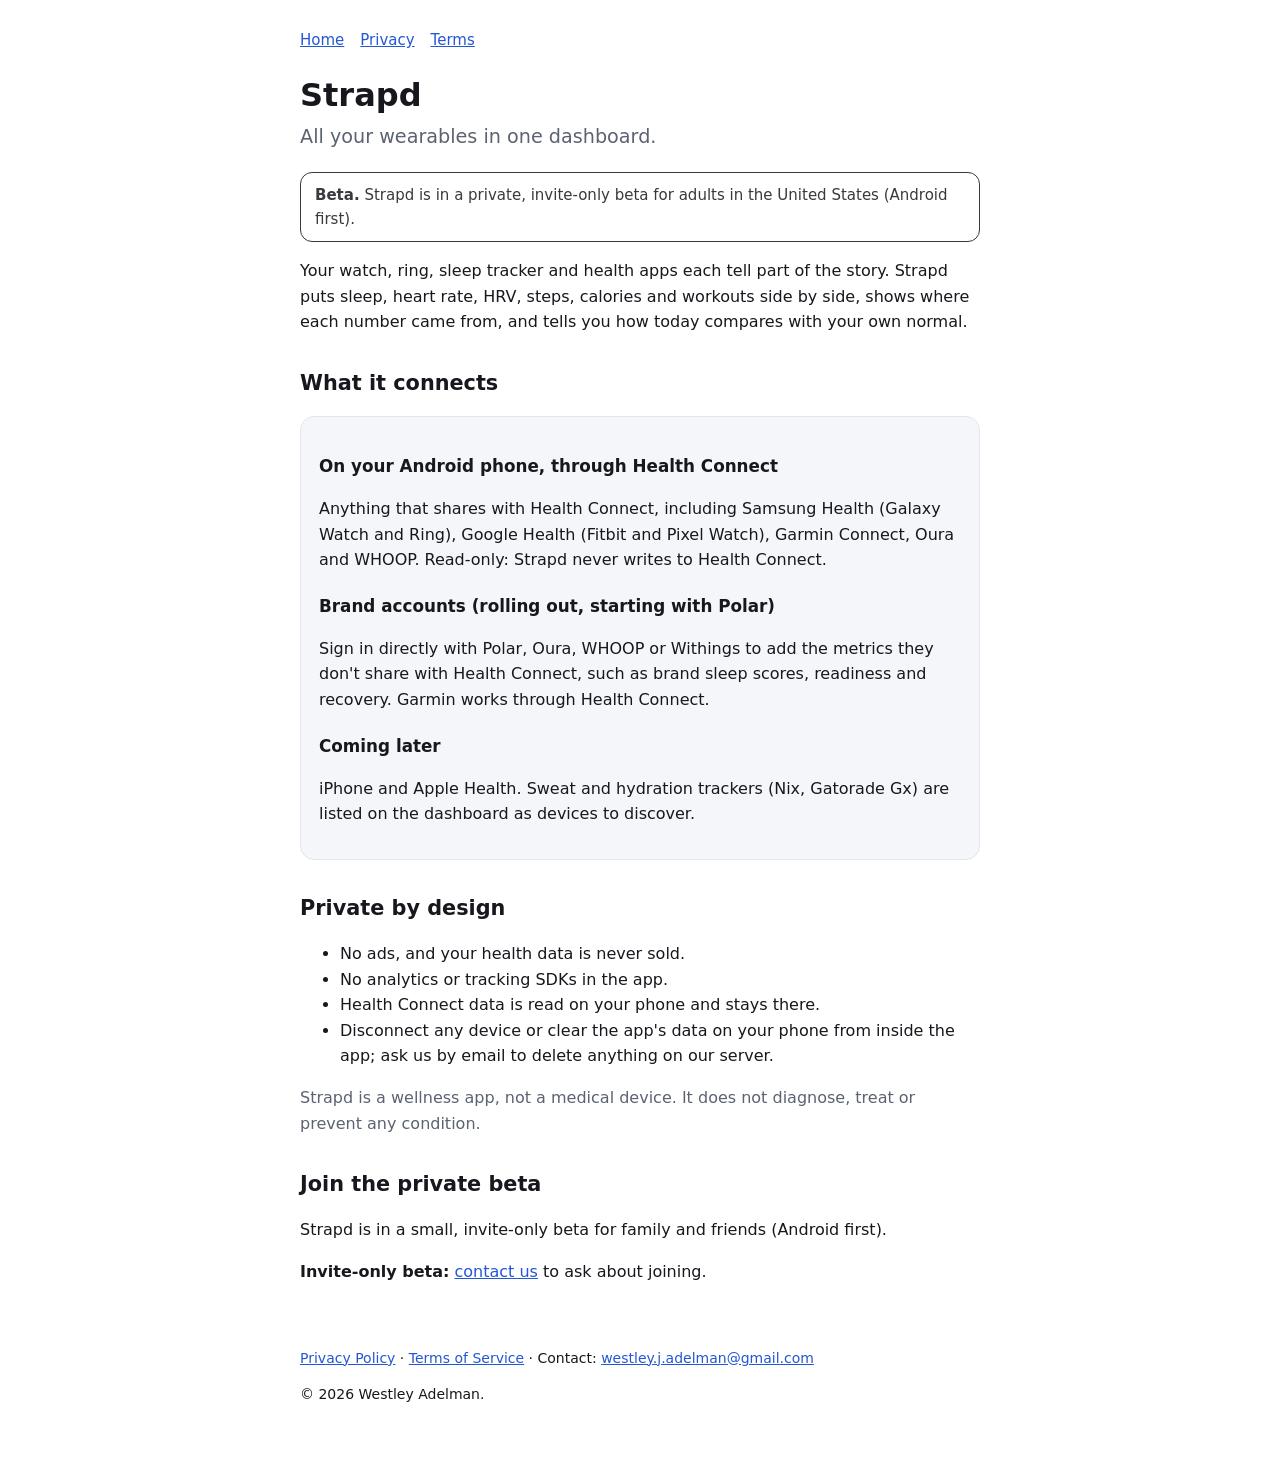
==== index.html @ 1d642d66 "Strapd site: home, privacy policy, terms (effective Oct 9, 2026)" ====
<!doctype html>
<html lang="en">
<head>
  <meta charset="utf-8">
  <meta name="viewport" content="width=device-width, initial-scale=1">
  <title>Strapd: all your wearables in one dashboard</title>
  <meta name="description" content="Strapd brings your watch, ring, sleep and health apps into one at-a-glance dashboard with trends. Private beta.">
  <link rel="stylesheet" href="style.css">
</head>
<body>
  <header>
    <nav><a href="./">Home</a><a href="privacy.html">Privacy</a><a href="terms.html">Terms</a></nav>
  </header>
  <main>

    <h1>Strapd</h1>
    <p class="lead">All your wearables in one dashboard.</p>
    <div class="beta"><strong>Beta.</strong> Strapd is in a private, invite-only beta for adults in the United States (Android first).</div>
    <p>Your watch, ring, sleep tracker and health apps each tell part of the story. Strapd puts sleep, heart rate, HRV, steps, calories and workouts side by side, shows where each number came from, and tells you how today compares with your own normal.</p>

    <h2>What it connects</h2>
    <div class="card">
      <h3>On your Android phone, through Health Connect</h3>
      <p>Anything that shares with Health Connect, including Samsung Health (Galaxy Watch and Ring), Google Health (Fitbit and Pixel Watch), Garmin Connect, Oura and WHOOP. Read-only: Strapd never writes to Health Connect.</p>
      <h3>Brand accounts (rolling out, starting with Polar)</h3>
      <p>Sign in directly with Polar, Oura, WHOOP or Withings to add the metrics they don't share with Health Connect, such as brand sleep scores, readiness and recovery. Garmin works through Health Connect.</p>
      <h3>Coming later</h3>
      <p>iPhone and Apple Health. Sweat and hydration trackers (Nix, Gatorade Gx) are listed on the dashboard as devices to discover.</p>
    </div>

    <h2>Private by design</h2>
    <ul>
      <li>No ads, and your health data is never sold.</li>
      <li>No analytics or tracking SDKs in the app.</li>
      <li>Health Connect data is read on your phone and stays there.</li>
      <li>Disconnect any device or clear the app's data on your phone from inside the app; ask us by email to delete anything on our server.</li>
    </ul>
    <p class="muted">Strapd is a wellness app, not a medical device. It does not diagnose, treat or prevent any condition.</p>

    <h2>Join the private beta</h2>
    <p>Strapd is in a small, invite-only beta for family and friends (Android first).</p>
    <p><strong>Invite-only beta:</strong> <a href="mailto:westley.j.adelman@gmail.com?subject=Strapd%20beta">contact us</a> to ask about joining.</p>
  </main>
  <footer>
    <p><a href="privacy.html">Privacy Policy</a> · <a href="terms.html">Terms of Service</a> · Contact: <a href="mailto:westley.j.adelman@gmail.com">westley.j.adelman@gmail.com</a></p>
    <p>© 2026 Westley Adelman.</p>
  </footer>
</body>
</html>
---- style.css ----
/* Strapd site: minimal, mobile-first, no external fonts or trackers. */
:root {
  --bg: #ffffff; --text: #16181d; --muted: #5b6270; --accent: #2457d6;
  --card: #f4f6fa; --border: #e2e6ee; --warn-bg: #fff6db; --warn-border: #f0c94a;
}
@media (prefers-color-scheme: dark) {
  :root { --bg: #0f1115; --text: #eceff4; --muted: #a3abba; --accent: #7aa2ff;
          --card: #181b22; --border: #2a2f3a; --warn-bg: #2d2610; --warn-border: #8a6d12; }
}
* { box-sizing: border-box; }
html { -webkit-text-size-adjust: 100%; }
body {
  margin: 0; background: var(--bg); color: var(--text);
  font: 16px/1.6 system-ui, -apple-system, "Segoe UI", Roboto, "Helvetica Neue", Arial, sans-serif;
}
main, header, footer { max-width: 720px; margin: 0 auto; padding: 0 20px; }
header { padding-top: 28px; }
header nav { display: flex; gap: 16px; flex-wrap: wrap; font-size: 15px; }
h1 { font-size: 2rem; line-height: 1.2; margin: 24px 0 8px; }
h2 { font-size: 1.3rem; margin: 32px 0 8px; }
h3 { font-size: 1.05rem; margin: 20px 0 6px; }
p, li { color: var(--text); }
.muted, small { color: var(--muted); }
a { color: var(--accent); }
.lead { font-size: 1.2rem; color: var(--muted); margin-top: 0; }
.card { background: var(--card); border: 1px solid var(--border); border-radius: 14px; padding: 16px 18px; margin: 16px 0; }
.beta { border: 1px solid currentColor; border-radius: 12px; padding: 10px 14px; margin: 12px 0 16px; font-size: 15px; opacity: .85; }
.button { display: inline-block; background: var(--accent); color: #fff; text-decoration: none; padding: 12px 20px; border-radius: 12px; font-weight: 600; }
ul.grid { list-style: none; padding: 0; display: grid; grid-template-columns: repeat(auto-fill, minmax(200px, 1fr)); gap: 10px; }
ul.grid li { background: var(--card); border: 1px solid var(--border); border-radius: 12px; padding: 10px 14px; }
table { width: 100%; border-collapse: collapse; font-size: 15px; margin: 12px 0; }
th, td { text-align: left; vertical-align: top; padding: 8px 6px; border-bottom: 1px solid var(--border); }
footer { padding: 32px 20px 48px; font-size: 14px; color: var(--muted); }
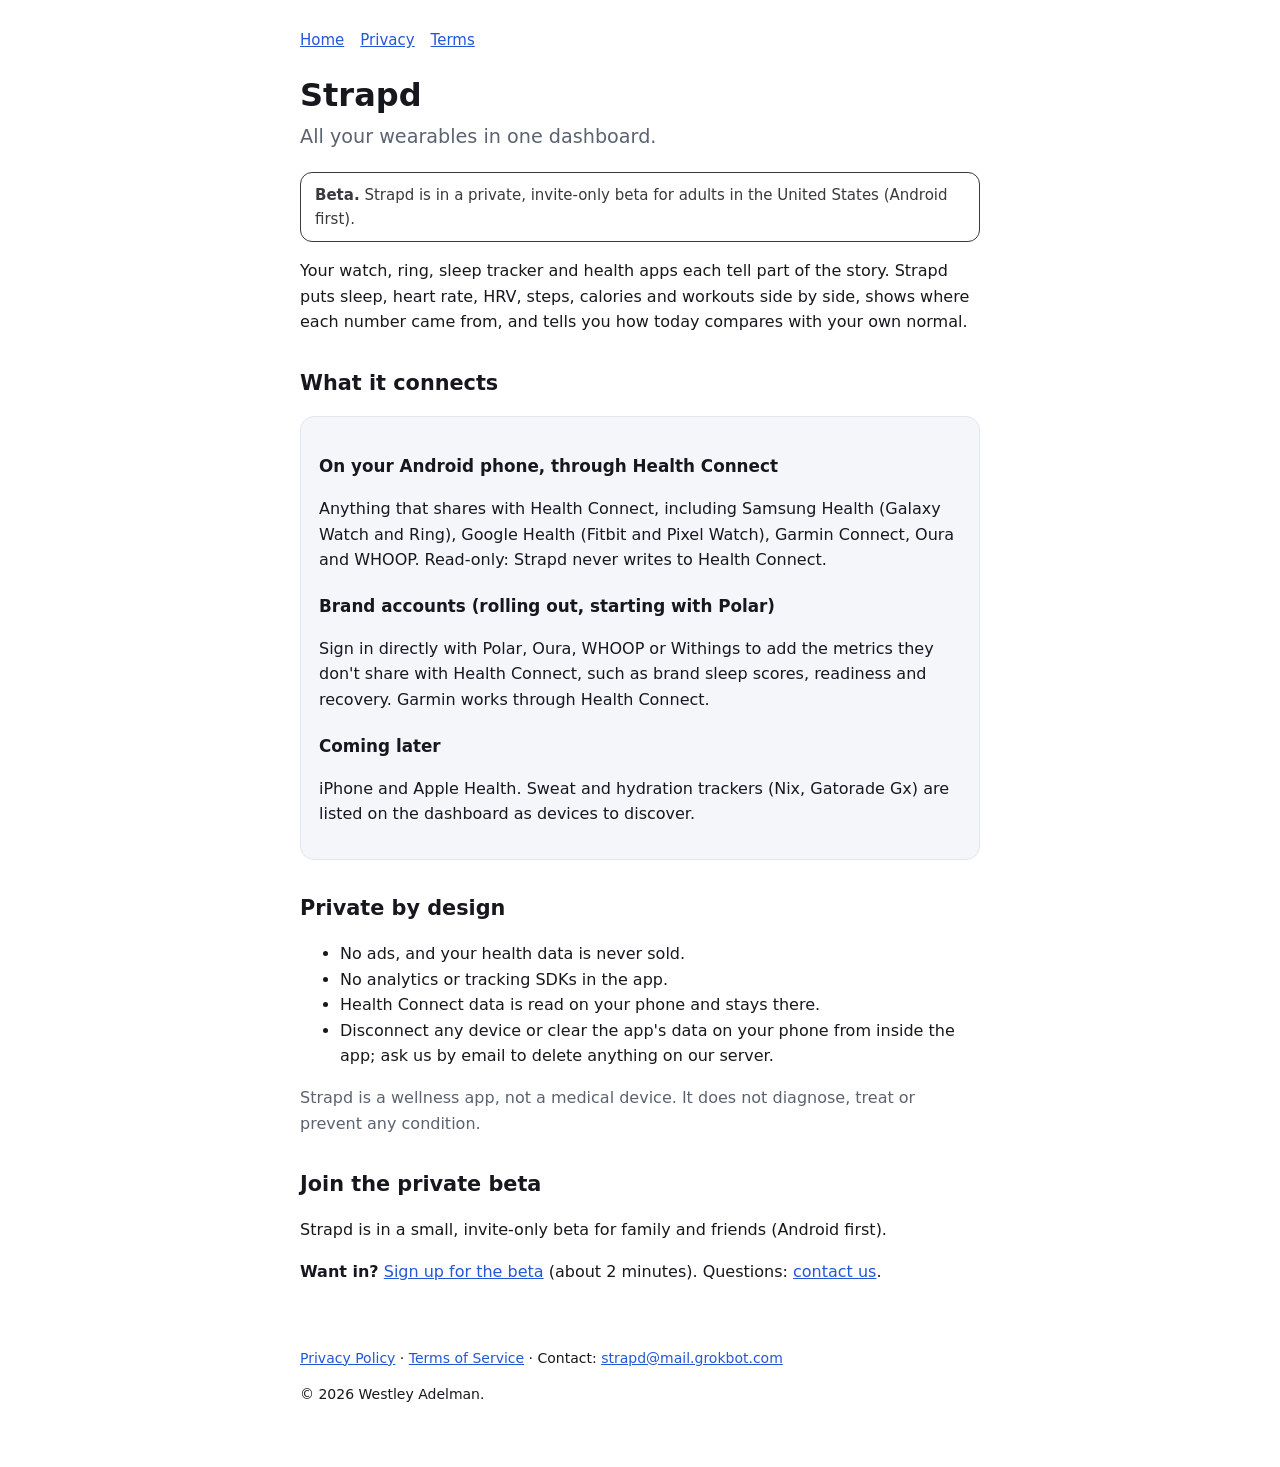
==== commit 96aae907: "Contact: Strapd Support (strapd@mail.grokbot.com); beta sign-up form link" ====
--- a/index.html
+++ b/index.html
@@ -39,10 +39,10 @@
 
     <h2>Join the private beta</h2>
     <p>Strapd is in a small, invite-only beta for family and friends (Android first).</p>
-    <p><strong>Invite-only beta:</strong> <a href="mailto:westley.j.adelman@gmail.com?subject=Strapd%20beta">contact us</a> to ask about joining.</p>
+    <p><strong>Want in?</strong> <a href="https://docs.google.com/forms/d/e/1FAIpQLSdQPRYeNYy8Bpv2zHQMIC6A3QbJc37Y7RtNrUAy3v4HcDPYcA/viewform">Sign up for the beta</a> (about 2 minutes). Questions: <a href="mailto:strapd@mail.grokbot.com?subject=Strapd%20beta">contact us</a>.</p>
   </main>
   <footer>
-    <p><a href="privacy.html">Privacy Policy</a> · <a href="terms.html">Terms of Service</a> · Contact: <a href="mailto:westley.j.adelman@gmail.com">westley.j.adelman@gmail.com</a></p>
+    <p><a href="privacy.html">Privacy Policy</a> · <a href="terms.html">Terms of Service</a> · Contact: <a href="mailto:strapd@mail.grokbot.com">strapd@mail.grokbot.com</a></p>
     <p>© 2026 Westley Adelman.</p>
   </footer>
 </body>
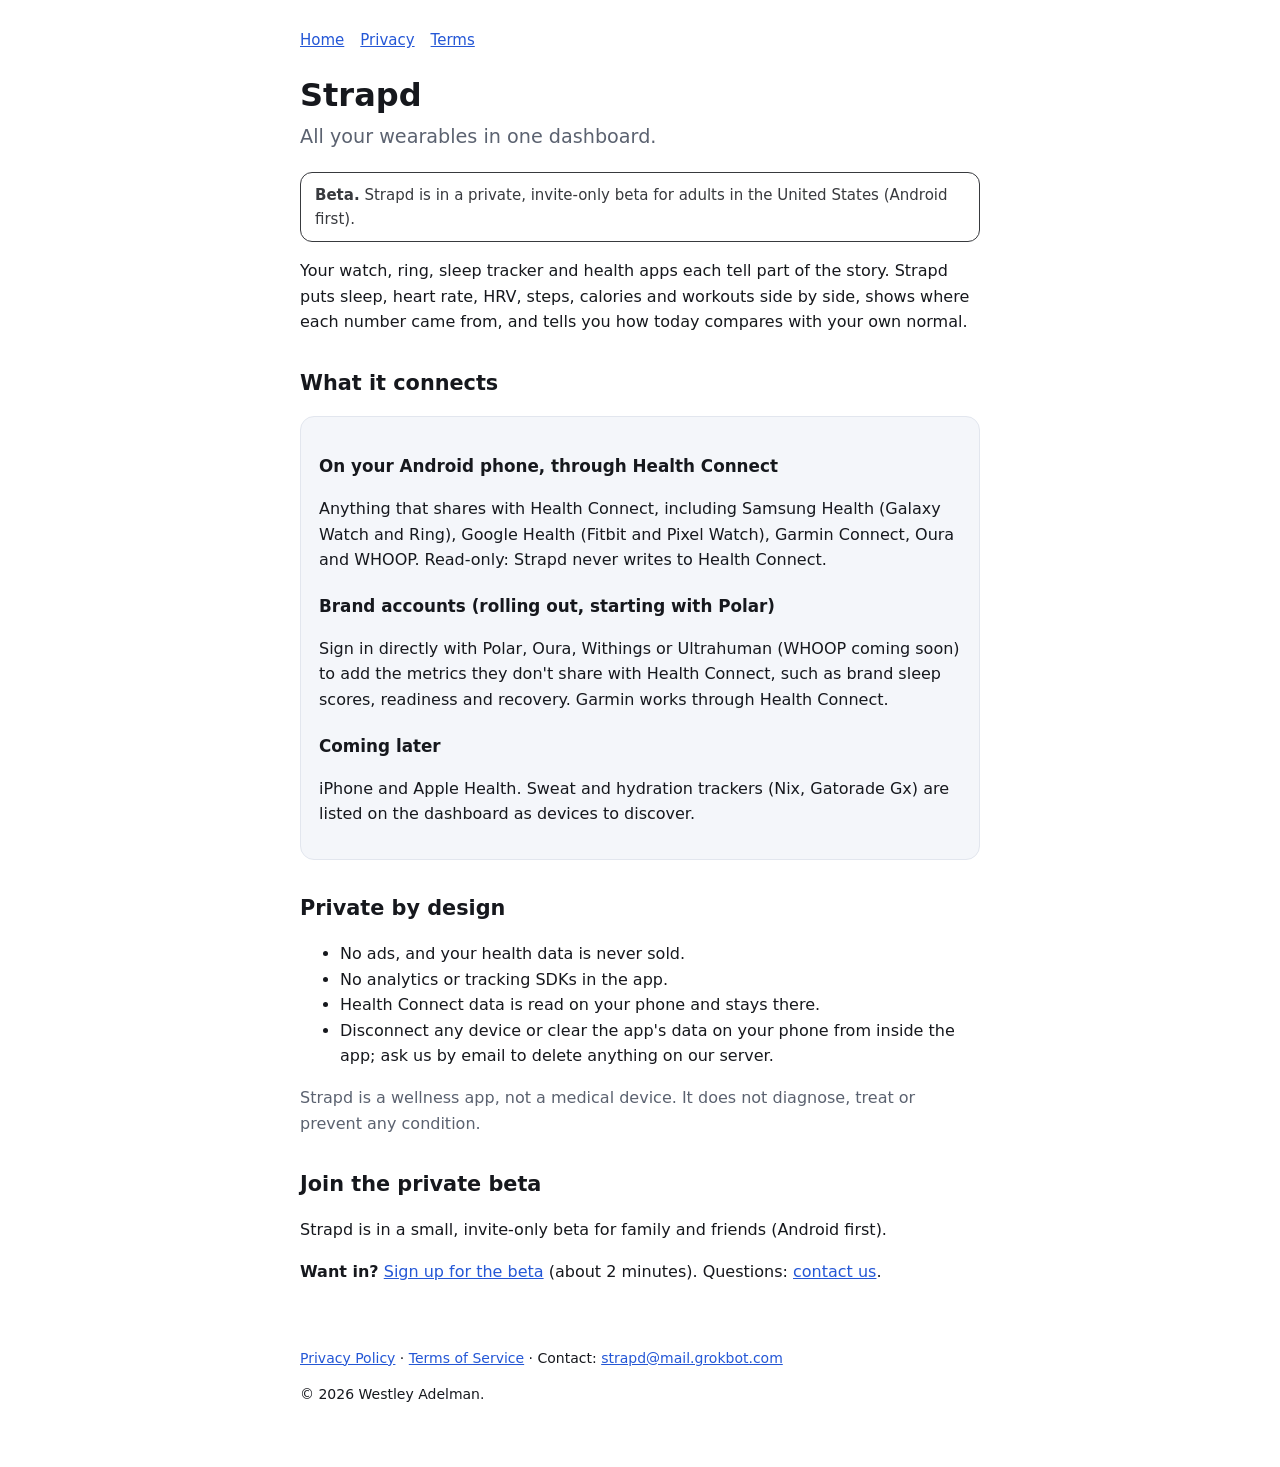
==== commit bb29ee2e: "Privacy and terms: Withings (EU cloud) and Ultrahuman sign-in" ====
--- a/index.html
+++ b/index.html
@@ -23,7 +23,7 @@
       <h3>On your Android phone, through Health Connect</h3>
       <p>Anything that shares with Health Connect, including Samsung Health (Galaxy Watch and Ring), Google Health (Fitbit and Pixel Watch), Garmin Connect, Oura and WHOOP. Read-only: Strapd never writes to Health Connect.</p>
       <h3>Brand accounts (rolling out, starting with Polar)</h3>
-      <p>Sign in directly with Polar, Oura, WHOOP or Withings to add the metrics they don't share with Health Connect, such as brand sleep scores, readiness and recovery. Garmin works through Health Connect.</p>
+      <p>Sign in directly with Polar, Oura, Withings or Ultrahuman (WHOOP coming soon) to add the metrics they don't share with Health Connect, such as brand sleep scores, readiness and recovery. Garmin works through Health Connect.</p>
       <h3>Coming later</h3>
       <p>iPhone and Apple Health. Sweat and hydration trackers (Nix, Gatorade Gx) are listed on the dashboard as devices to discover.</p>
     </div>
